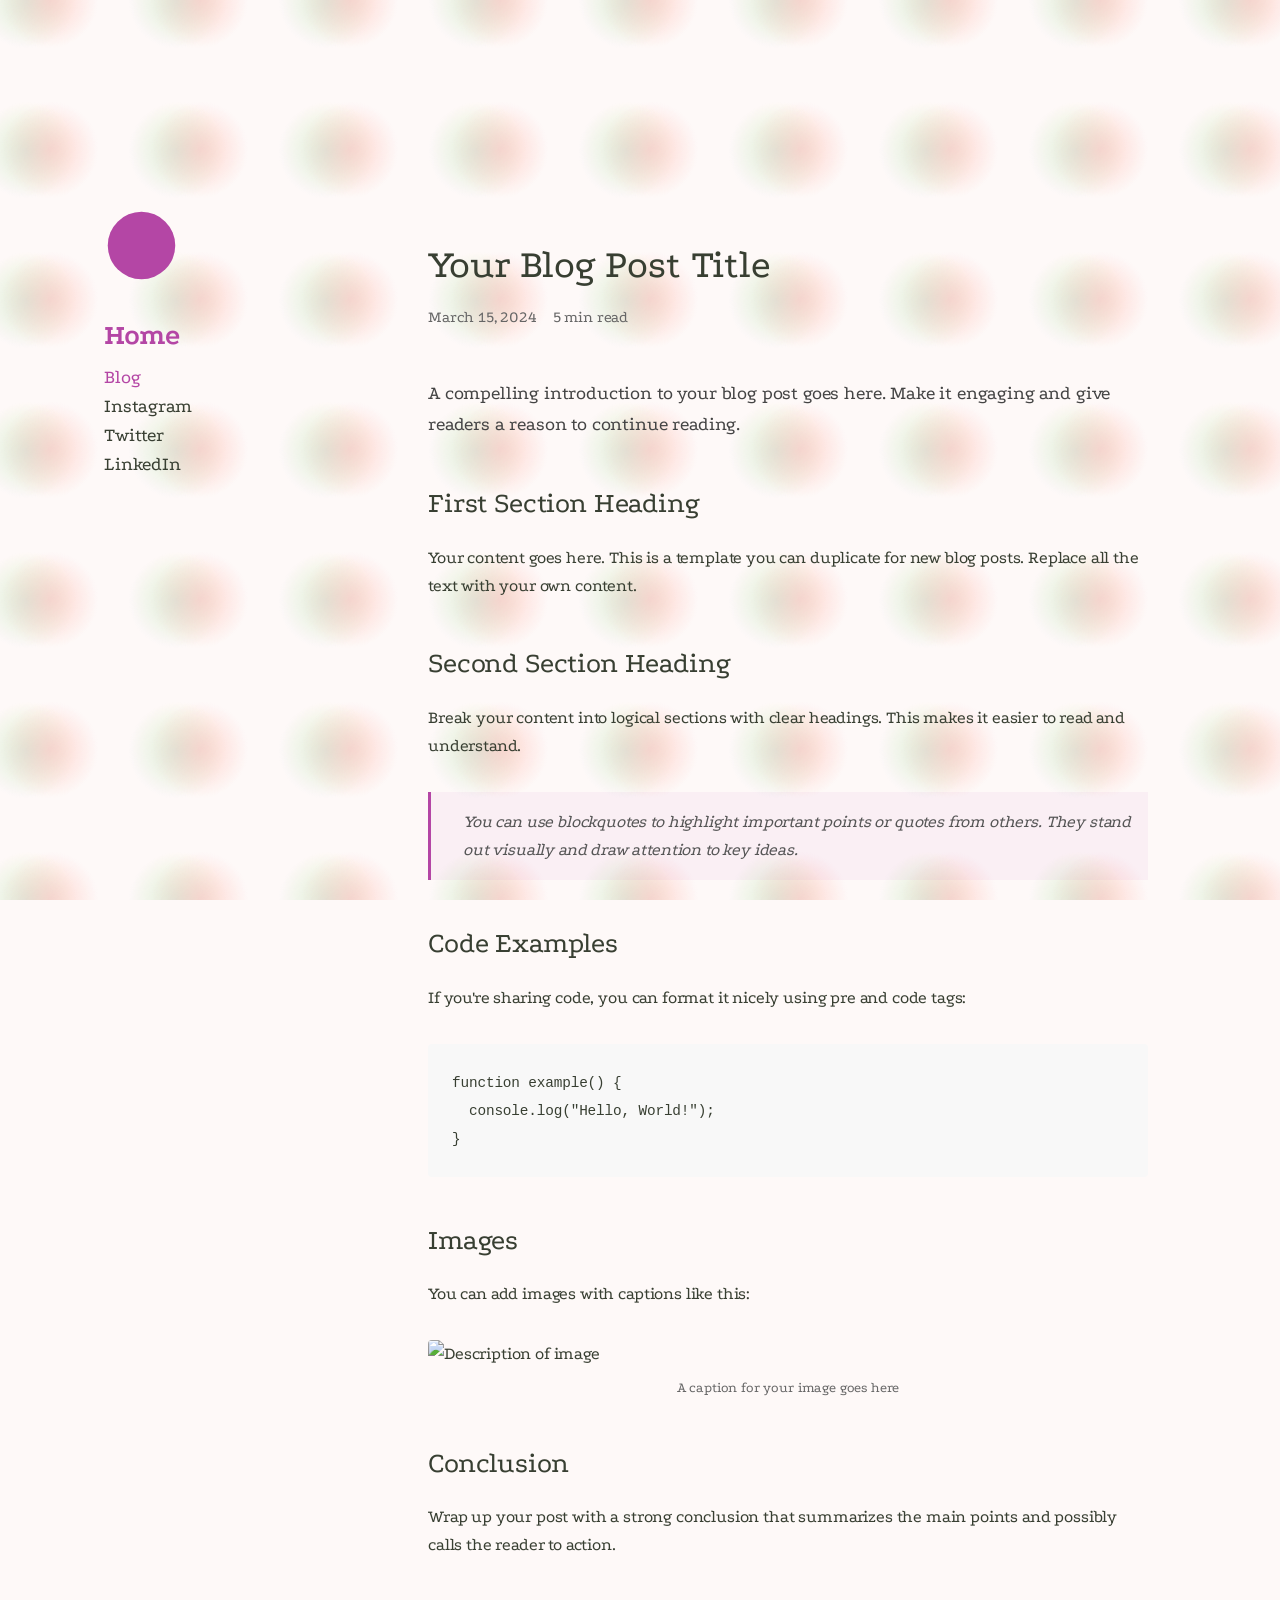
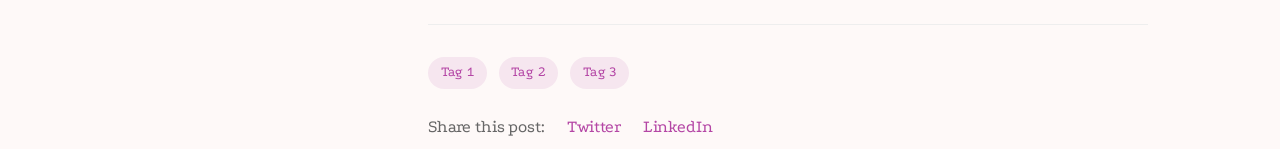
==== blog-template.html @ f79f5e72 "Update website with new design, profile image, and animations" ====
<!DOCTYPE html>
<html lang="en">
  <head>
    <meta charset="UTF-8" />
    <meta http-equiv="X-UA-Compatible" content="IE=edge" />
    <meta name="viewport" content="width=device-width, initial-scale=1.0" />
    <link rel="stylesheet" href="style.css" />
    <link rel="stylesheet" href="blog.css" />
    <link
      rel="stylesheet"
      href="https://fonts.googleapis.com/css?family=Podkova"
    />
    <title>Blog Post Title - Deven Jadhav</title>
  </head>

  <body>
    <div class="container">
      <div class="column heading">
        <a href="/">
          <img
            src="/symbol.svg"
            alt="Deven Jadhav Symbol"
            style="width: 75px; margin-right: 10px"
          />
        </a>
        <div>
          <h1><a href="/">Home</a></h1>
          <h1><a href="/blog">Blog</a></h1>
          <h1>Instagram</h1>
          <h1>Twitter</h1>
          <h1>LinkedIn</h1>
        </div>
      </div>

      <article class="column content blog-post">
        <header class="post-header">
          <h1 class="post-title">Your Blog Post Title</h1>
          <div class="post-meta">
            <time datetime="2024-03-15">March 15, 2024</time>
            <span class="reading-time">5 min read</span>
          </div>
        </header>

        <div class="post-content">
          <p class="post-intro">
            A compelling introduction to your blog post goes here. Make it engaging
            and give readers a reason to continue reading.
          </p>

          <h2>First Section Heading</h2>
          <p>
            Your content goes here. This is a template you can duplicate for new
            blog posts. Replace all the text with your own content.
          </p>

          <h2>Second Section Heading</h2>
          <p>
            Break your content into logical sections with clear headings. This
            makes it easier to read and understand.
          </p>

          <blockquote>
            You can use blockquotes to highlight important points or quotes from
            others. They stand out visually and draw attention to key ideas.
          </blockquote>

          <h2>Code Examples</h2>
          <p>
            If you're sharing code, you can format it nicely using pre and code
            tags:
          </p>
          <pre><code>function example() {
  console.log("Hello, World!");
}</code></pre>

          <h2>Images</h2>
          <p>You can add images with captions like this:</p>
          <figure>
            <img src="placeholder.jpg" alt="Description of image" />
            <figcaption>A caption for your image goes here</figcaption>
          </figure>

          <h2>Conclusion</h2>
          <p>
            Wrap up your post with a strong conclusion that summarizes the main
            points and possibly calls the reader to action.
          </p>
        </div>

        <footer class="post-footer">
          <div class="tags">
            <span class="tag">Tag 1</span>
            <span class="tag">Tag 2</span>
            <span class="tag">Tag 3</span>
          </div>
          
          <div class="share-links">
            Share this post:
            <a href="#">Twitter</a>
            <a href="#">LinkedIn</a>
          </div>
        </footer>
      </article>
    </div>
    <script src="app.js"></script>
  </body>
</html>
---- style.css ----
/* Add theme variables at the top */
:root {
  --primary-color: #B446A5;
  --background-color: #fef9f8;
  --text-color: #383f32;
  --link-hover-bg: #B446A5;
  --link-hover-color: white;
  --gradient-color-1: rgba(255, 182, 193, 0.4);  /* Light pink */
  --gradient-color-2: rgba(173, 216, 230, 0.4);  /* Light blue */
  --gradient-color-3: rgba(255, 218, 185, 0.4);  /* Light orange */
  --gradient-color-4: rgba(255, 255, 153, 0.4);  /* Light yellow */
  
  /* Font options - uncomment one to switch */
  --main-font: 'Podkova', serif;
}

/* Carolina Blue theme */
[data-theme="carolina"] {
  --primary-color: #4B9CD3;
  --background-color: #fff;
  --text-color: #13294B;
  --link-hover-bg: #4B9CD3;
  --link-hover-color: white;
  --gradient-color-1: rgba(75, 156, 211, 0.15);
  --gradient-color-2: rgba(19, 41, 75, 0.15);
  --gradient-color-3: rgba(75, 156, 211, 0.1);
}

.container {
  display: flex;
  justify-content: flex-start;
  min-height: 100vh;
  max-width: 1200px;
  margin: 0 auto;
  padding: 0 2rem;
}

.column {
  flex: 0 1 auto;
}

.heading {
  padding-left: 4rem;
  padding-top: 195px;
  width: 200px;
}

.heading > div {
  margin-top: 1.5rem;
}

.heading img {
  margin-bottom: 0.5rem;
  margin-top: 5px;
}

.heading h1:first-of-type {
  font-weight: 700;
  letter-spacing: -0.02em;
  margin-bottom: 1rem;
  font-size: 1.8rem;
}

.heading h1 {
  margin: 0.5rem 0;
  font-size: 1.2rem;
  font-weight: 400;
}

#devTitle {
  display: inline-block; /* Ensures padding works properly */
}

.devTitle {
  padding-top: 0px; /* Moves  just the text inside the heading */
  display: inline-block; /* Ensures padding works properly */
}

.content {
  flex: 1;
  padding-right: 4rem;
  padding-left: 6rem;
  padding-top: 200px;
  font-size: 1.1rem;
  text-align: left;
  line-height: 1.6;
  max-width: 800px;
  font-weight: 300;
}

@media (max-width: 1024px) {
  .content {
    padding-right: 2rem;
    padding-left: 4rem;
  }
  .heading {
    padding-left: 2rem;
  }
}

@media (max-width: 768px) {
  .container {
    flex-direction: column;
    padding: 0 1rem;
  }

  .heading {
    padding: 2rem 1rem;
    width: 100%;
    display: flex;
    flex-direction: column;
    align-items: center;
    text-align: center;
  }

  .heading img {
    margin-bottom: 1rem;
  }

  .heading h1 {
    margin: 0.3rem 0;
    font-size: 1.1rem;
  }

  .content {
    padding: 1rem;
    font-size: 1rem;
    line-height: 1.5;
    max-width: 100%;
  }
}

body {
  font-family: var(--main-font);
  background-color: var(--background-color);
  color: var(--text-color);
  letter-spacing: -0.01em;
  position: relative;
  overflow-x: hidden;
  min-height: 100vh;
  transition: all 0.3s ease;
  font-weight: 300;
}

body::before {
  content: "";
  position: fixed;
  top: 0;
  left: 0;
  width: 100%;
  height: 100%;
  background-color: var(--background-color);
  background-image: 
    radial-gradient(circle at 50% 50%, var(--gradient-color-1) 0%, transparent 45%),
    radial-gradient(circle at 50% 50%, var(--gradient-color-2) 0%, transparent 45%),
    radial-gradient(circle at 50% 50%, var(--gradient-color-3) 0%, transparent 45%),
    radial-gradient(circle at 50% 50%, var(--gradient-color-4) 0%, transparent 45%);
  background-size: 150px 150px, 150px 150px, 150px 150px, 150px 150px;
  background-position: 
    calc(50% + (var(--mouse-x, 0) - 50) * 0.4%) calc(50% + (var(--mouse-y, 0) - 50) * -0.3%),
    calc(50% + (var(--mouse-x, 0) - 50) * -0.5%) calc(50% + (var(--mouse-y, 0) - 50) * 0.4%),
    calc(50% + (var(--mouse-x, 0) - 50) * 0.3%) calc(50% + (var(--mouse-y, 0) - 50) * 0.5%),
    calc(50% + (var(--mouse-x, 0) - 50) * -0.4%) calc(50% + (var(--mouse-y, 0) - 50) * -0.4%);
  opacity: 1;
  z-index: -1;
  transition: all 0.3s ease;
}

@keyframes gradientShift {
  0% {
    transform: scale(1);
  }
  50% {
    transform: scale(1.1);
  }
  100% {
    transform: scale(1);
  }
}

::selection {
  color: #383f32;
  background: #fbc5c5;
}

@font-face {
  font-family: "apple_garamondregular";
  src: url("/font/applegaramond-webfont.woff2") format("woff2"),
    url("/font/applegaramond-webfont.woff") format("woff");
  font-weight: normal;
  font-style: normal;
}

a {
  color: var(--primary-color);
  text-decoration: none;
  padding: 0 0.15rem;
  margin: 0 -0.15rem;
  transition: all 0.3s ease;
  background-color: transparent;
}

a:hover {
  color: var(--link-hover-color);
  background-color: var(--link-hover-bg);
}

.theme-trigger {
  cursor: pointer;
  color: var(--primary-color);
  padding: 0 0.15rem;
  margin: 0 -0.15rem;
  transition: all 0.3s ease;
  background-color: transparent;
}

.theme-trigger:hover {
  color: var(--link-hover-color);
  background-color: var(--link-hover-bg);
}

.sphere {
  width: 45px;
  margin-right: 8px;
  transition: all 0.5s ease;
  filter: drop-shadow(0 0 10px rgba(0, 0, 0, 0.2));
}

.sphere-1 {
  animation: colorChange1 12s infinite;
}

.sphere-2 {
  animation: colorChange2 15s infinite;
  animation-delay: 3s;
}

.sphere-3 {
  animation: colorChange3 18s infinite;
  animation-delay: 6s;
  margin-right: 0;
}

@keyframes colorChange1 {
  0% { filter: hue-rotate(0deg) brightness(1.2); }
  25% { filter: hue-rotate(90deg) brightness(1.3); }
  50% { filter: hue-rotate(180deg) brightness(1.2); }
  75% { filter: hue-rotate(270deg) brightness(1.3); }
  100% { filter: hue-rotate(360deg) brightness(1.2); }
}

@keyframes colorChange2 {
  0% { filter: hue-rotate(120deg) brightness(1.3); }
  33% { filter: hue-rotate(240deg) brightness(1.2); }
  66% { filter: hue-rotate(360deg) brightness(1.3); }
  100% { filter: hue-rotate(480deg) brightness(1.2); }
}

@keyframes colorChange3 {
  0% { filter: hue-rotate(240deg) brightness(1.2); }
  20% { filter: hue-rotate(300deg) brightness(1.3); }
  40% { filter: hue-rotate(360deg) brightness(1.2); }
  60% { filter: hue-rotate(420deg) brightness(1.3); }
  80% { filter: hue-rotate(480deg) brightness(1.2); }
  100% { filter: hue-rotate(540deg) brightness(1.3); }
}

.profile-image {
  margin-top: 4rem;
  width: 100%;
}

.profile-image img {
  width: 100%;
  max-width: 200px;
  height: 200px;
  object-fit: cover;
  object-position: center;
  border-radius: 4px;
  filter: grayscale(0.2) contrast(1.1);
}
---- blog.css ----
.blog-post {
  max-width: 720px;
  margin: 0 auto;
}

.post-header {
  margin-bottom: 3rem;
}

.post-title {
  font-size: 2.5rem;
  line-height: 1.2;
  margin-bottom: 1rem;
  font-weight: normal;
}

.post-meta {
  font-size: 1rem;
  color: #666;
  display: flex;
  gap: 1rem;
}

.post-intro {
  font-size: 1.2rem;
  line-height: 1.6;
  color: #444;
  margin-bottom: 2rem;
}

.post-content h2 {
  font-size: 1.8rem;
  margin-top: 2.5rem;
  margin-bottom: 1rem;
  font-weight: normal;
}

.post-content p {
  margin-bottom: 1.5rem;
}

.post-content blockquote {
  border-left: 3px solid #b446a5;
  margin: 2rem 0;
  padding: 1rem 0 1rem 2rem;
  font-style: italic;
  color: #555;
  background: rgba(180, 70, 165, 0.05);
}

.post-content pre {
  background: #f8f8f8;
  padding: 1.5rem;
  border-radius: 4px;
  overflow-x: auto;
  margin: 2rem 0;
}

.post-content code {
  font-family: 'Courier New', Courier, monospace;
  font-size: 0.9rem;
}

.post-content figure {
  margin: 2rem 0;
}

.post-content img {
  max-width: 100%;
  height: auto;
  border-radius: 4px;
}

.post-content figcaption {
  text-align: center;
  font-size: 0.9rem;
  color: #666;
  margin-top: 0.5rem;
}

.post-footer {
  margin-top: 4rem;
  padding-top: 2rem;
  border-top: 1px solid #eee;
}

.tags {
  margin-bottom: 1.5rem;
}

.tag {
  display: inline-block;
  background: rgba(180, 70, 165, 0.1);
  color: #b446a5;
  padding: 0.3rem 0.8rem;
  border-radius: 20px;
  margin-right: 0.5rem;
  font-size: 0.9rem;
}

.share-links {
  color: #666;
}

.share-links a {
  margin-left: 1rem;
}

@media (max-width: 768px) {
  .post-title {
    font-size: 2rem;
  }
  
  .post-content h2 {
    font-size: 1.5rem;
  }
  
  .post-intro {
    font-size: 1.1rem;
  }
}

/* Blog Index Styles */
.blog-index .page-title {
  font-size: 2.5rem;
  margin-bottom: 3rem;
  font-weight: normal;
}

.post-preview {
  margin-bottom: 3rem;
  padding-bottom: 3rem;
  border-bottom: 1px solid #eee;
}

.post-preview:last-child {
  border-bottom: none;
}

.preview-title {
  font-size: 1.8rem;
  margin-bottom: 0.5rem;
  font-weight: normal;
}

.preview-title a {
  color: #383f32;
  text-decoration: none;
  transition: color 0.2s ease;
}

.preview-title a:hover {
  color: #b446a5;
}

.preview-meta {
  font-size: 0.9rem;
  color: #666;
  margin-bottom: 1rem;
  display: flex;
  gap: 1rem;
}

.preview-excerpt {
  font-size: 1.1rem;
  line-height: 1.6;
  color: #444;
  margin-bottom: 1.5rem;
}

.preview-tags {
  margin-top: 1rem;
}

@media (max-width: 768px) {
  .blog-index .page-title {
    font-size: 2rem;
  }
  
  .preview-title {
    font-size: 1.5rem;
  }
  
  .preview-excerpt {
    font-size: 1rem;
  }
}
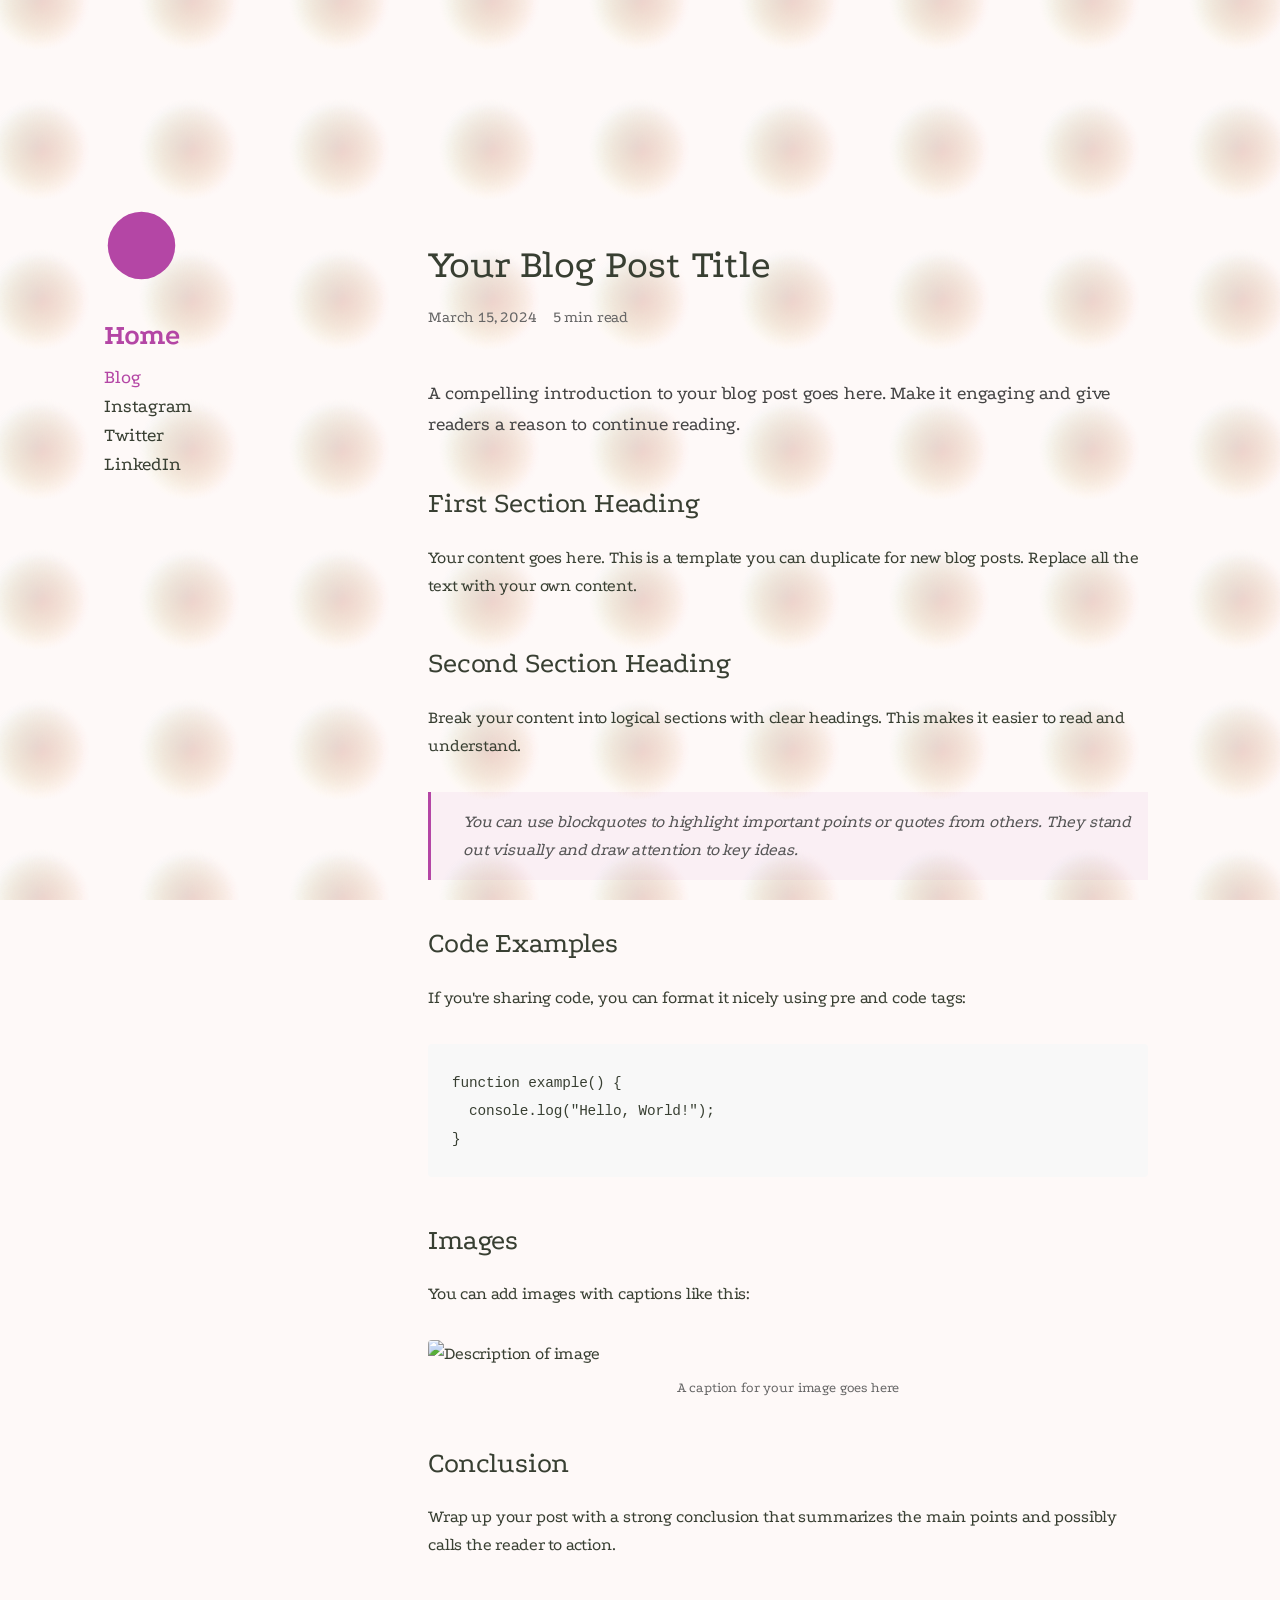
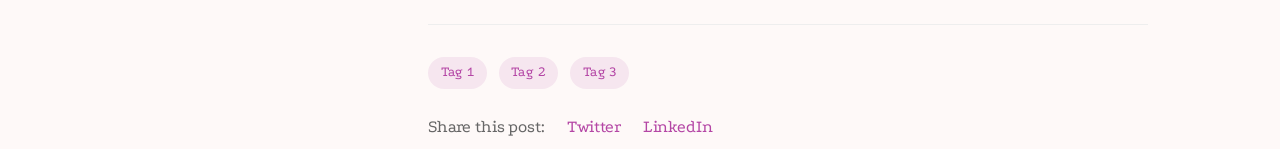
==== commit 8c149ccb: "Add favicon to all HTML pages" ====
--- a/blog-template.html
+++ b/blog-template.html
@@ -4,6 +4,7 @@
     <meta charset="UTF-8" />
     <meta http-equiv="X-UA-Compatible" content="IE=edge" />
     <meta name="viewport" content="width=device-width, initial-scale=1.0" />
+    <link rel="icon" type="image/svg+xml" href="/symbol.svg">
     <link rel="stylesheet" href="style.css" />
     <link rel="stylesheet" href="blog.css" />
     <link
--- a/style.css
+++ b/style.css
@@ -102,31 +102,65 @@
   .container {
     flex-direction: column;
     padding: 0 1rem;
+    align-items: center;
   }
 
   .heading {
     padding: 2rem 1rem;
     width: 100%;
+    max-width: 500px;
     display: flex;
     flex-direction: column;
     align-items: center;
     text-align: center;
   }
 
-  .heading img {
-    margin-bottom: 1rem;
+  .sphere-container {
+    width: 100%;
+    display: flex !important;
+    flex-direction: row !important;
+    flex-wrap: nowrap !important;
+    justify-content: center !important;
+    align-items: center !important;
+    gap: 12px !important;
+  }
+
+  .sphere {
+    display: inline-block !important;
+    width: 45px !important;
+    margin: 0 !important;
+  }
+
+  .heading > div {
+    width: 100%;
+    display: flex;
+    flex-direction: column;
+    align-items: center;
   }
 
   .heading h1 {
     margin: 0.3rem 0;
     font-size: 1.1rem;
+    text-align: center;
+    width: 100%;
   }
 
   .content {
     padding: 1rem;
     font-size: 1rem;
     line-height: 1.5;
-    max-width: 100%;
+    max-width: 500px;
+    text-align: left;
+  }
+
+  .profile-image {
+    width: 100%;
+    display: flex;
+    justify-content: center;
+  }
+
+  .profile-image img {
+    margin: 0 auto;
   }
 }
 
@@ -219,9 +253,19 @@
   background-color: var(--link-hover-bg);
 }
 
+.sphere-container {
+  display: flex;
+  flex-direction: row;
+  flex-wrap: nowrap;
+  justify-content: flex-start;
+  align-items: center;
+  gap: 24px;
+  margin-bottom: 2rem;
+}
+
 .sphere {
+  display: inline-block;
   width: 45px;
-  margin-right: 8px;
   transition: all 0.5s ease;
   filter: drop-shadow(0 0 10px rgba(0, 0, 0, 0.2));
 }
@@ -279,3 +323,9 @@
   border-radius: 4px;
   filter: grayscale(0.2) contrast(1.1);
 }
+
+.heading img.sphere {
+  margin: 0;
+  width: 45px;
+  display: inline-block;
+}
